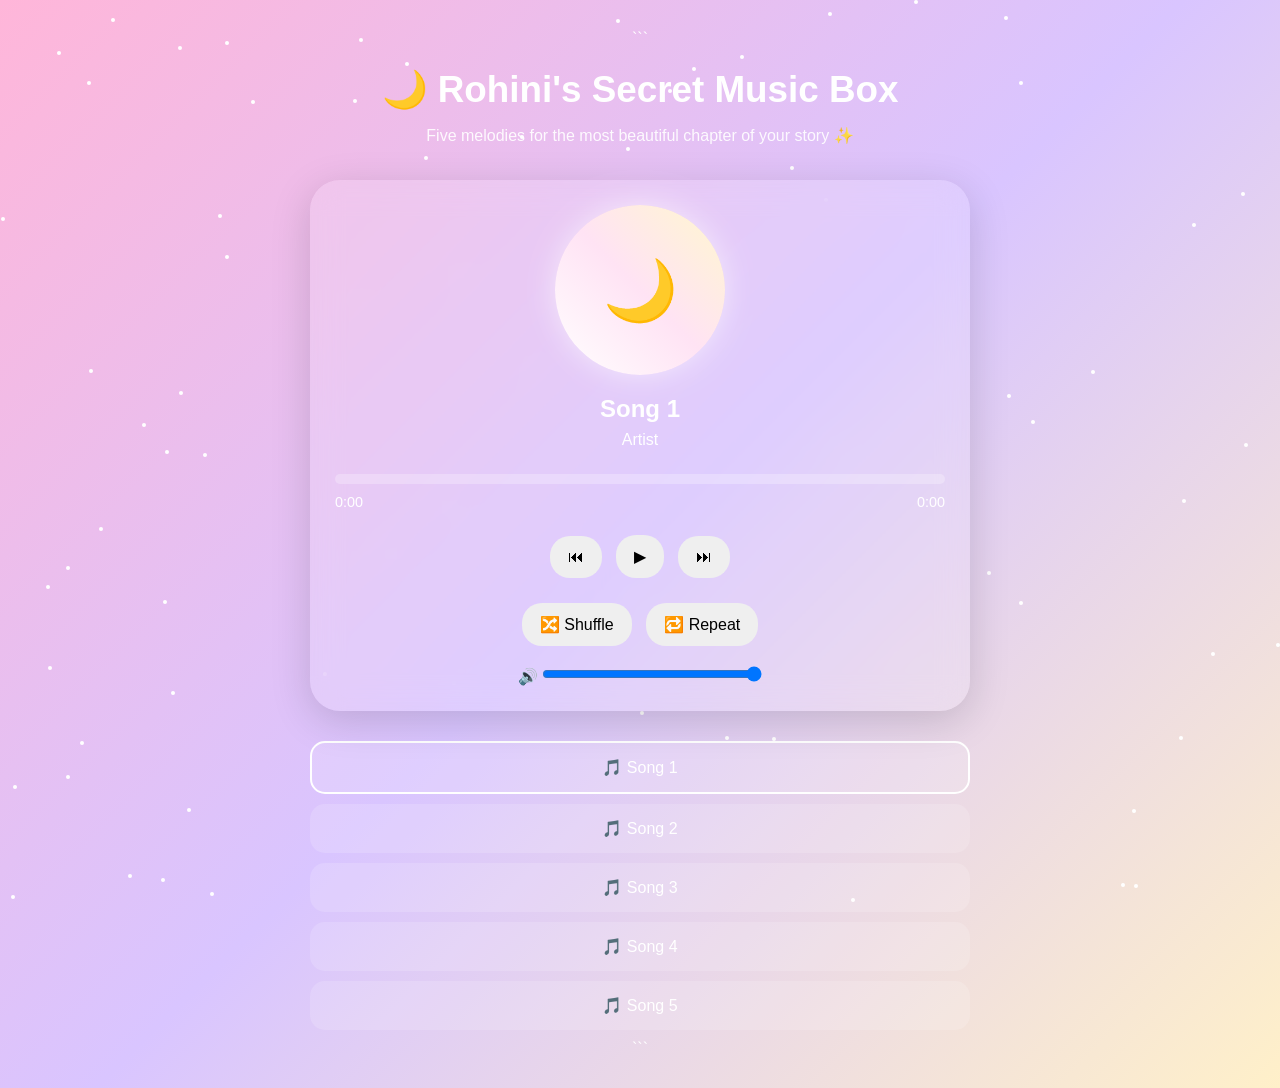
==== index.html @ bc455cf9 "Add files via upload" ====
<!DOCTYPE html>

<html lang="en">
<head>
    <meta charset="UTF-8">
    <meta name="viewport" content="width=device-width, initial-scale=1.0">
    <title>🌙 Rohini's Secret Music Box</title>
    <link rel="stylesheet" href="music.css">
</head>
<body>

<div class="stars"></div>

<div class="container">

```
<h1>🌙 Rohini's Secret Music Box</h1>

<p class="subtitle">
    Five melodies for the most beautiful chapter of your story ✨
</p>

<div class="player">

    <div class="disc-container">
        <div class="disc" id="disc">
            🌙
        </div>
    </div>

    <div class="song-info">
        <h2 id="songTitle">Song 1</h2>
        <p id="songArtist">Artist</p>
    </div>

    <div class="progress-container" id="progressContainer">
        <div class="progress" id="progress"></div>
    </div>

    <div class="time">
        <span id="currentTime">0:00</span>
        <span id="duration">0:00</span>
    </div>

    <div class="controls">

        <button id="prevBtn">⏮</button>
        <button id="playBtn">▶</button>
        <button id="nextBtn">⏭</button>

    </div>

    <div class="extras">

        <button id="shuffleBtn">🔀 Shuffle</button>
        <button id="repeatBtn">🔁 Repeat</button>

    </div>

    <div class="volume">

        🔊
        <input
            type="range"
            id="volumeSlider"
            min="0"
            max="1"
            step="0.01"
            value="1">

    </div>

</div>

<div class="playlist" id="playlist"></div>
```

</div>

<audio id="audio"></audio>

<script src="music.js"></script>

</body>
</html>
---- music.css ----
*{
margin:0;
padding:0;
box-sizing:border-box;
font-family:'Segoe UI',sans-serif;
}

body{

min-height:100vh;

background:
linear-gradient(
135deg,
#ffd6f6,
#d9c5ff,
#fff0c9
);

overflow-x:hidden;
color:white;
}

.container{

max-width:700px;
margin:auto;
padding:30px 20px;
text-align:center;

}

h1{

margin-top:20px;
font-size:2.3rem;

}

.subtitle{

margin:15px 0 35px;
opacity:.9;

}

.player{

background:rgba(255,255,255,.15);

backdrop-filter:blur(15px);

padding:25px;

border-radius:30px;

box-shadow:
0 10px 40px rgba(0,0,0,.15);

}

.disc-container{

display:flex;
justify-content:center;

}

.disc{

width:170px;
height:170px;

border-radius:50%;

background:
linear-gradient(
45deg,
#ffffff,
#ffe3f4,
#fff7cf
);

display:flex;
align-items:center;
justify-content:center;

font-size:60px;

margin-bottom:20px;

box-shadow:
0 0 30px rgba(255,255,255,.6);

}

.disc.playing{

animation:spin 8s linear infinite;

}

@keyframes spin{

100%{
transform:rotate(360deg);
}

}

.song-info h2{

color:white;
margin-bottom:8px;

}

.progress-container{

height:10px;
background:rgba(255,255,255,.25);

border-radius:20px;

cursor:pointer;

margin:25px 0 10px;

overflow:hidden;

}

.progress{

width:0;
height:100%;

background:white;

}

.time{

display:flex;
justify-content:space-between;

margin-bottom:20px;

font-size:.9rem;

}

.controls button,
.extras button{

border:none;

padding:12px 18px;

border-radius:20px;

cursor:pointer;

margin:5px;

font-size:16px;

}

.controls{

margin-bottom:15px;

}

.volume{

margin-top:15px;

}

#volumeSlider{

width:220px;

}

.playlist{

margin-top:30px;

}

.song{

background:rgba(255,255,255,.15);

padding:15px;

border-radius:15px;

margin-bottom:10px;

cursor:pointer;

transition:.3s;

}

.song:hover{

transform:translateY(-3px);

}

.song.active{

border:2px solid white;

}

.stars{

position:fixed;
inset:0;
pointer-events:none;

}

.star{

position:absolute;

width:4px;
height:4px;

background:white;

border-radius:50%;

animation:twinkle 3s infinite;

}

@keyframes twinkle{

50%{
opacity:.2;
}

}

@media(max-width:600px){

.disc{

width:140px;
height:140px;

}

}
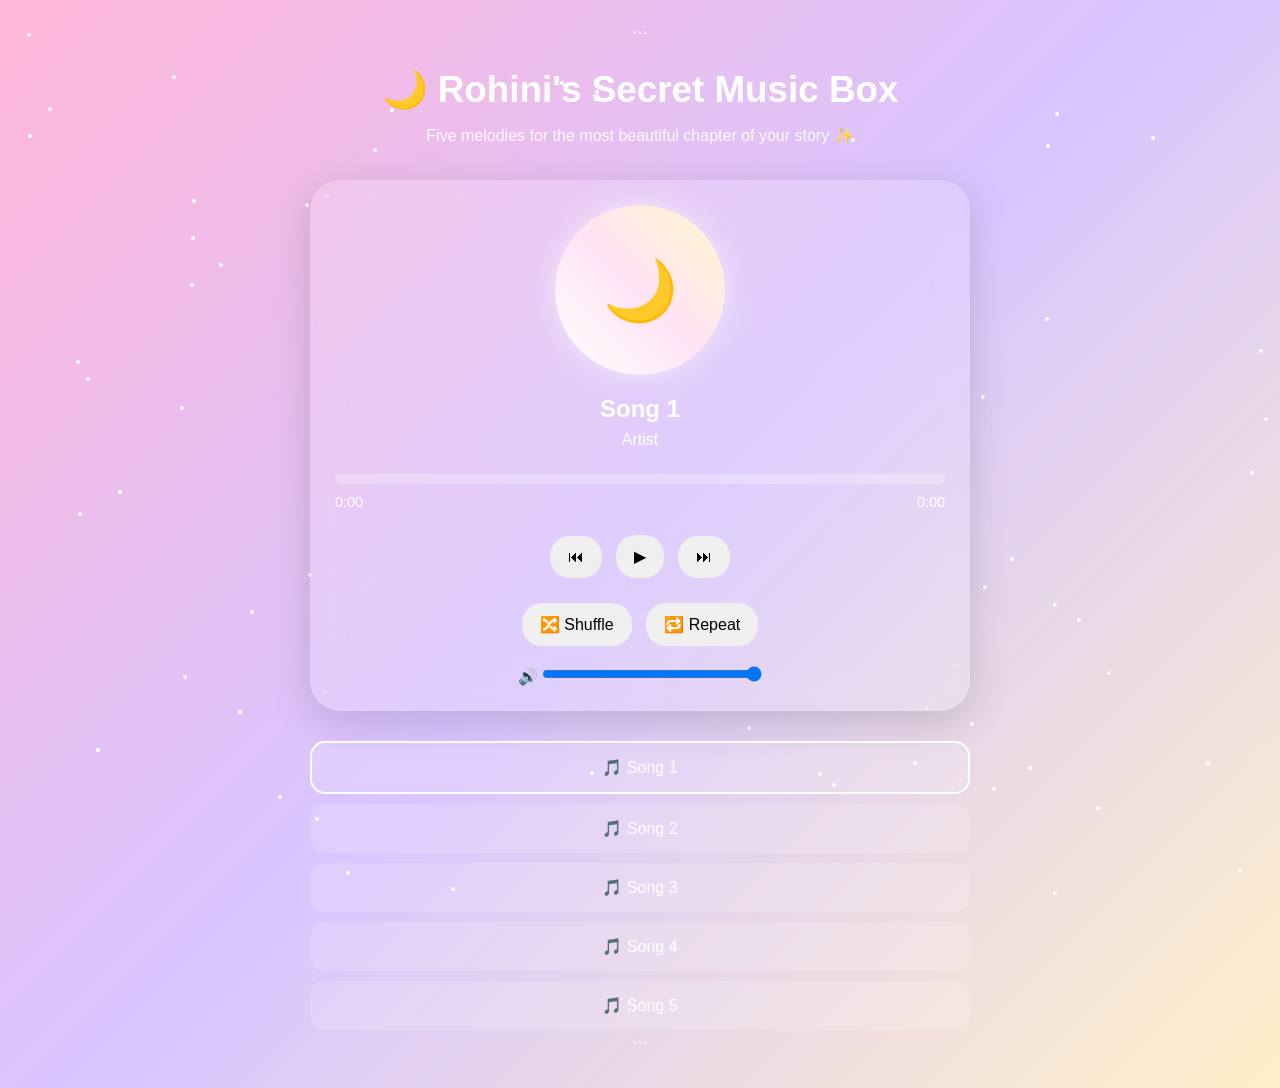
==== commit 4d9c5071: "Update index.html" ====
--- a/index.html
+++ b/index.html
@@ -5,7 +5,7 @@
     <meta charset="UTF-8">
     <meta name="viewport" content="width=device-width, initial-scale=1.0">
     <title>🌙 Rohini's Secret Music Box</title>
-    <link rel="stylesheet" href="music.css">
+    <link rel="stylesheet" href="index.css">
 </head>
 <body>
 
@@ -79,7 +79,7 @@
 
 <audio id="audio"></audio>
 
-<script src="music.js"></script>
+<script src="index.js"></script>
 
 </body>
 </html>
--- a/index.css
+++ b/index.css
@@ -0,0 +1,262 @@
+*{
+margin:0;
+padding:0;
+box-sizing:border-box;
+font-family:'Segoe UI',sans-serif;
+}
+
+body{
+
+min-height:100vh;
+
+background:
+linear-gradient(
+135deg,
+#ffd6f6,
+#d9c5ff,
+#fff0c9
+);
+
+overflow-x:hidden;
+color:white;
+}
+
+.container{
+
+max-width:700px;
+margin:auto;
+padding:30px 20px;
+text-align:center;
+
+}
+
+h1{
+
+margin-top:20px;
+font-size:2.3rem;
+
+}
+
+.subtitle{
+
+margin:15px 0 35px;
+opacity:.9;
+
+}
+
+.player{
+
+background:rgba(255,255,255,.15);
+
+backdrop-filter:blur(15px);
+
+padding:25px;
+
+border-radius:30px;
+
+box-shadow:
+0 10px 40px rgba(0,0,0,.15);
+
+}
+
+.disc-container{
+
+display:flex;
+justify-content:center;
+
+}
+
+.disc{
+
+width:170px;
+height:170px;
+
+border-radius:50%;
+
+background:
+linear-gradient(
+45deg,
+#ffffff,
+#ffe3f4,
+#fff7cf
+);
+
+display:flex;
+align-items:center;
+justify-content:center;
+
+font-size:60px;
+
+margin-bottom:20px;
+
+box-shadow:
+0 0 30px rgba(255,255,255,.6);
+
+}
+
+.disc.playing{
+
+animation:spin 8s linear infinite;
+
+}
+
+@keyframes spin{
+
+100%{
+transform:rotate(360deg);
+}
+
+}
+
+.song-info h2{
+
+color:white;
+margin-bottom:8px;
+
+}
+
+.progress-container{
+
+height:10px;
+background:rgba(255,255,255,.25);
+
+border-radius:20px;
+
+cursor:pointer;
+
+margin:25px 0 10px;
+
+overflow:hidden;
+
+}
+
+.progress{
+
+width:0;
+height:100%;
+
+background:white;
+
+}
+
+.time{
+
+display:flex;
+justify-content:space-between;
+
+margin-bottom:20px;
+
+font-size:.9rem;
+
+}
+
+.controls button,
+.extras button{
+
+border:none;
+
+padding:12px 18px;
+
+border-radius:20px;
+
+cursor:pointer;
+
+margin:5px;
+
+font-size:16px;
+
+}
+
+.controls{
+
+margin-bottom:15px;
+
+}
+
+.volume{
+
+margin-top:15px;
+
+}
+
+#volumeSlider{
+
+width:220px;
+
+}
+
+.playlist{
+
+margin-top:30px;
+
+}
+
+.song{
+
+background:rgba(255,255,255,.15);
+
+padding:15px;
+
+border-radius:15px;
+
+margin-bottom:10px;
+
+cursor:pointer;
+
+transition:.3s;
+
+}
+
+.song:hover{
+
+transform:translateY(-3px);
+
+}
+
+.song.active{
+
+border:2px solid white;
+
+}
+
+.stars{
+
+position:fixed;
+inset:0;
+pointer-events:none;
+
+}
+
+.star{
+
+position:absolute;
+
+width:4px;
+height:4px;
+
+background:white;
+
+border-radius:50%;
+
+animation:twinkle 3s infinite;
+
+}
+
+@keyframes twinkle{
+
+50%{
+opacity:.2;
+}
+
+}
+
+@media(max-width:600px){
+
+.disc{
+
+width:140px;
+height:140px;
+
+}
+
+}
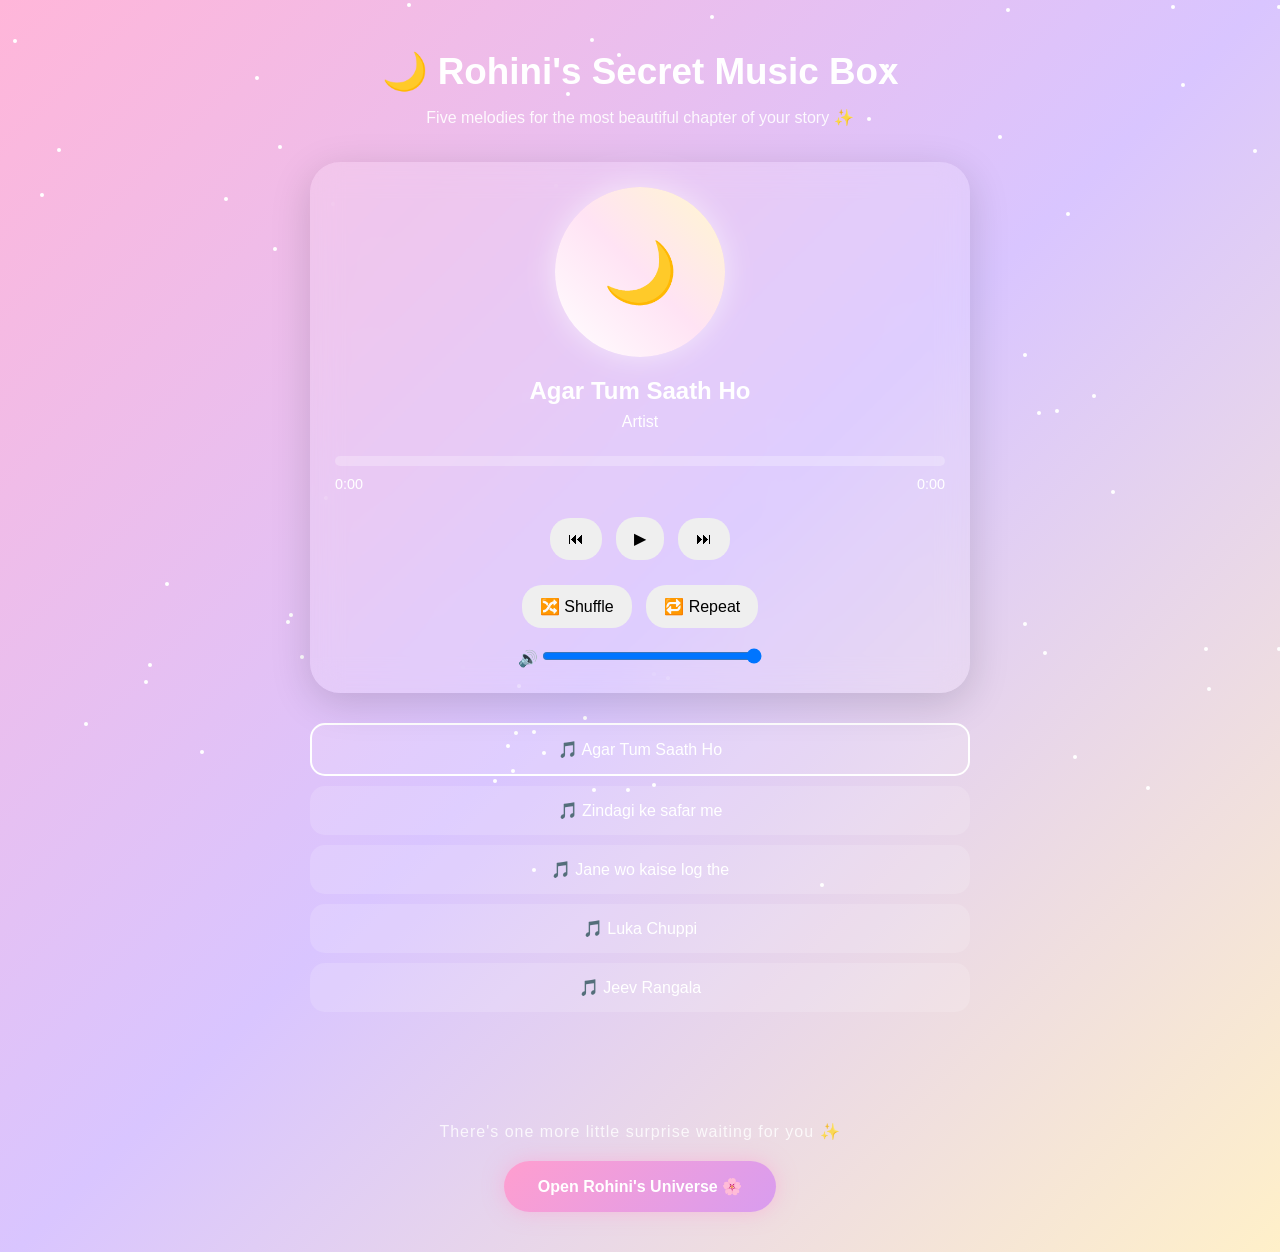
==== commit 75be1e15: "Update index.html" ====
--- a/index.html
+++ b/index.html
@@ -6,6 +6,71 @@
     <meta name="viewport" content="width=device-width, initial-scale=1.0">
     <title>🌙 Rohini's Secret Music Box</title>
     <link rel="stylesheet" href="index.css">
+    <style>
+
+.secret-door{
+    text-align:center;
+    margin:70px 20px 40px;
+}
+
+.secret-door p{
+    color:#ffffffcc;
+    font-size:1rem;
+    margin-bottom:20px;
+    letter-spacing:1px;
+}
+
+.magic-btn{
+    display:inline-block;
+    padding:16px 34px;
+    text-decoration:none;
+    color:white;
+    font-weight:600;
+    border-radius:50px;
+
+    background:linear-gradient(
+        135deg,
+        #ff9ecf,
+        #c59cff,
+        #8ec5ff
+    );
+
+    background-size:300% 300%;
+
+    box-shadow:
+    0 0 20px rgba(255,158,207,.5);
+
+    animation:
+    gradientMove 6s ease infinite,
+    pulse 2s infinite;
+
+    transition:.4s;
+}
+
+.magic-btn:hover{
+    transform:translateY(-4px) scale(1.05);
+
+    box-shadow:
+    0 0 35px rgba(255,158,207,.8);
+}
+
+@keyframes gradientMove{
+    0%{background-position:0% 50%;}
+    50%{background-position:100% 50%;}
+    100%{background-position:0% 50%;}
+}
+
+@keyframes pulse{
+    0%,100%{
+        transform:scale(1);
+    }
+    50%{
+        transform:scale(1.04);
+    }
+}
+
+</style>
+
 </head>
 <body>
 
@@ -13,7 +78,6 @@
 
 <div class="container">
 
-```
 <h1>🌙 Rohini's Secret Music Box</h1>
 
 <p class="subtitle">
@@ -73,8 +137,15 @@
 </div>
 
 <div class="playlist" id="playlist"></div>
-```
 
+
+</div>
+<div class="secret-door">
+    <p>There's one more little surprise waiting for you ✨</p>
+
+    <a href="rohini-universe.html" class="magic-btn">
+        Open Rohini's Universe 🌸
+    </a>
 </div>
 
 <audio id="audio"></audio>
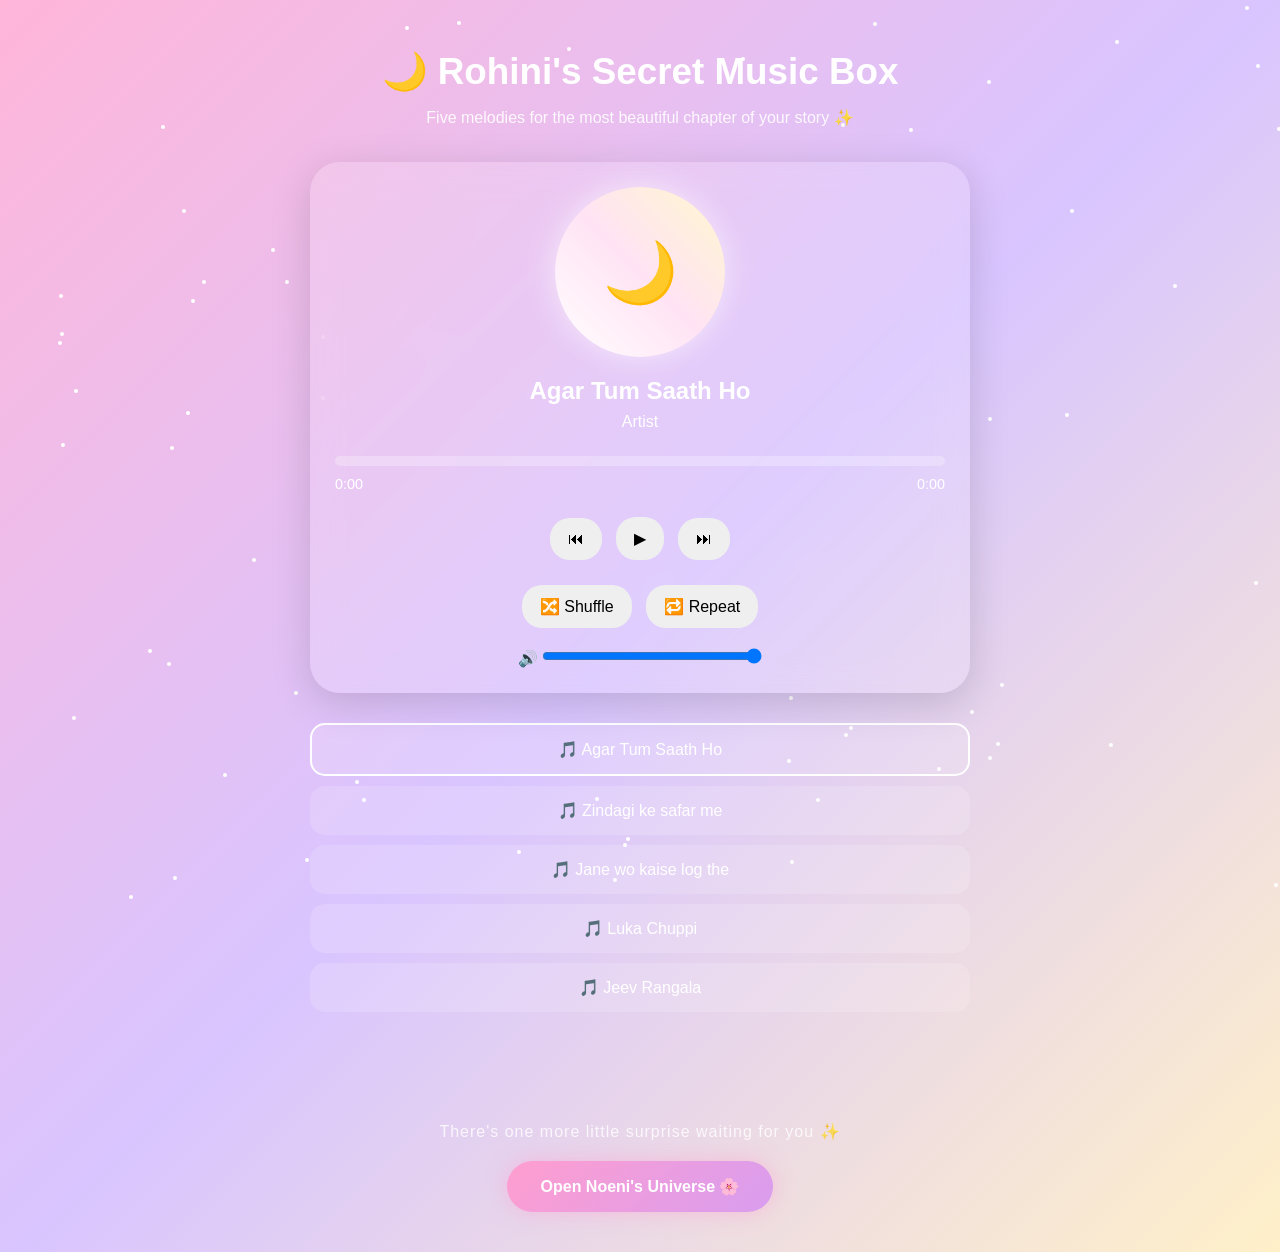
==== commit 3c2d7583: "Update index.html" ====
--- a/index.html
+++ b/index.html
@@ -143,8 +143,8 @@
 <div class="secret-door">
     <p>There's one more little surprise waiting for you ✨</p>
 
-    <a href="rohini-universe.html" class="magic-btn">
-        Open Rohini's Universe 🌸
+    <a href="little pieces.html" class="magic-btn">
+        Open Noeni's Universe 🌸
     </a>
 </div>
 
